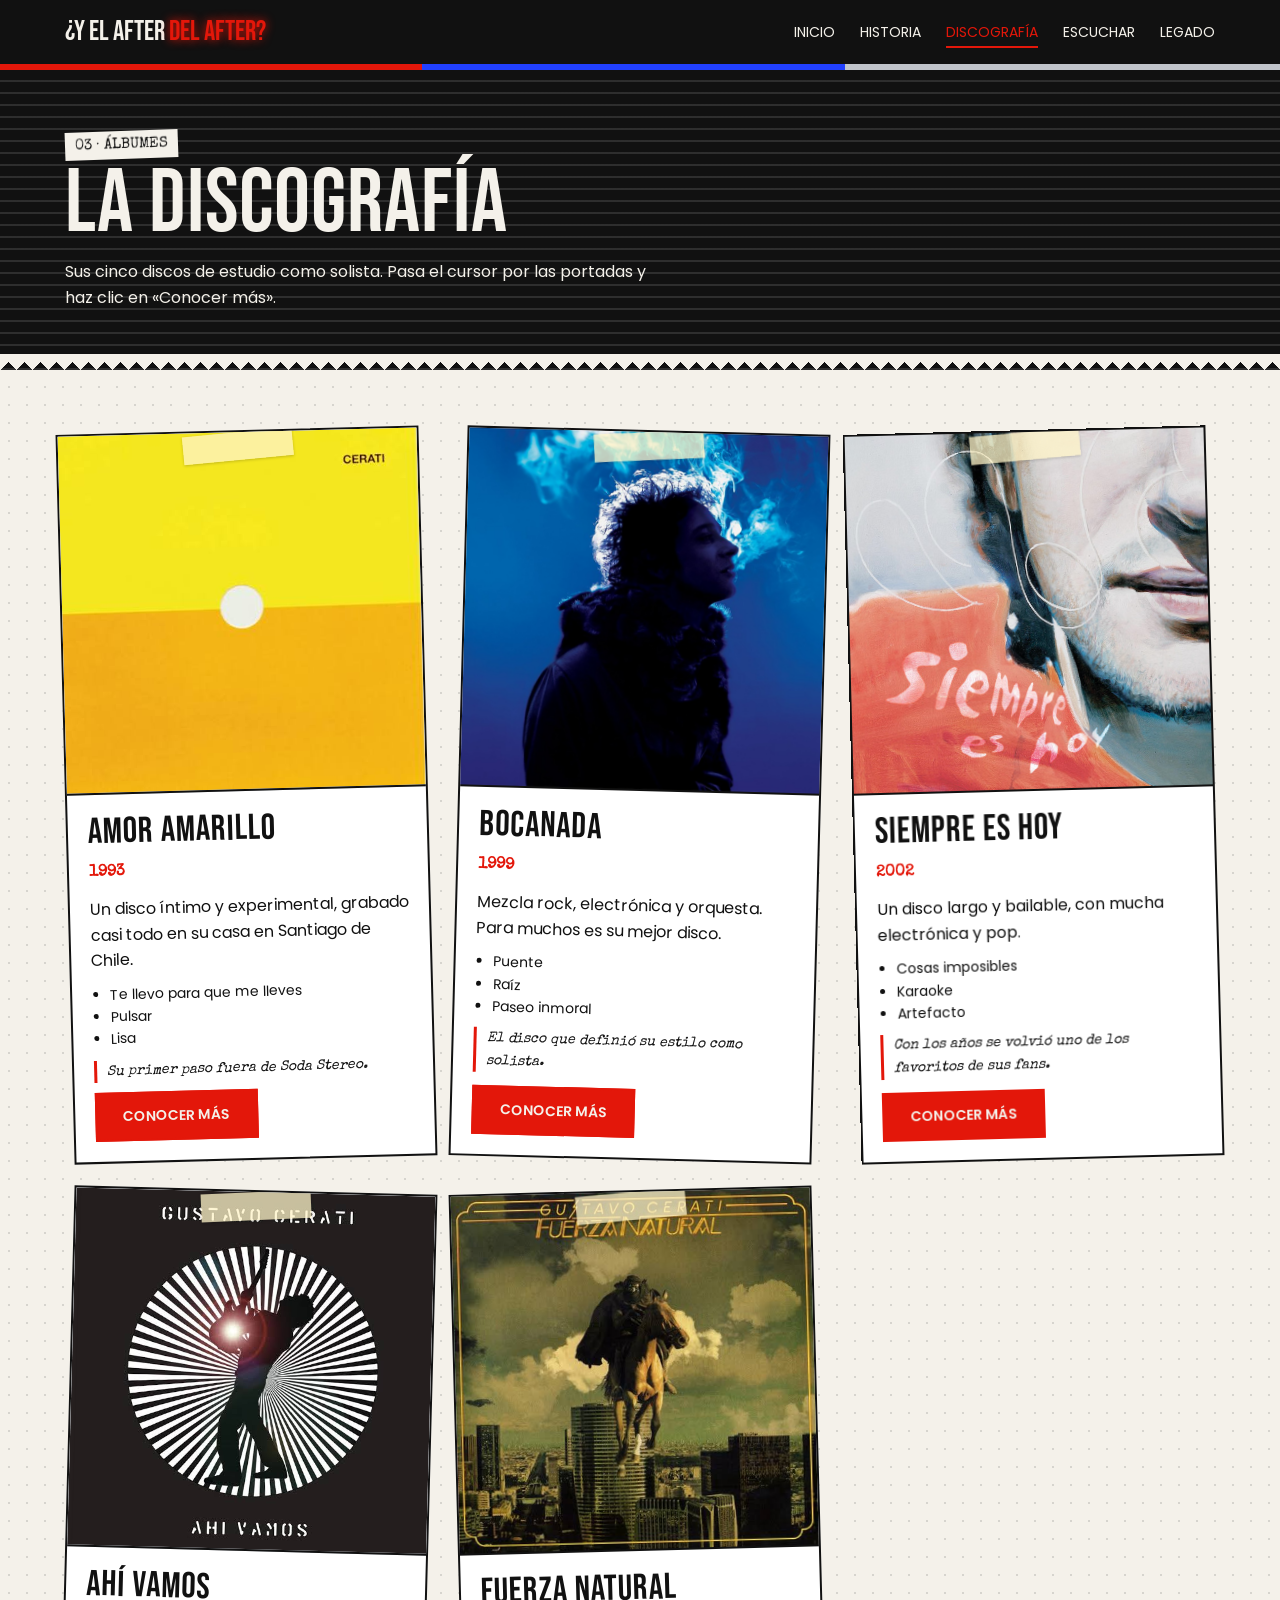
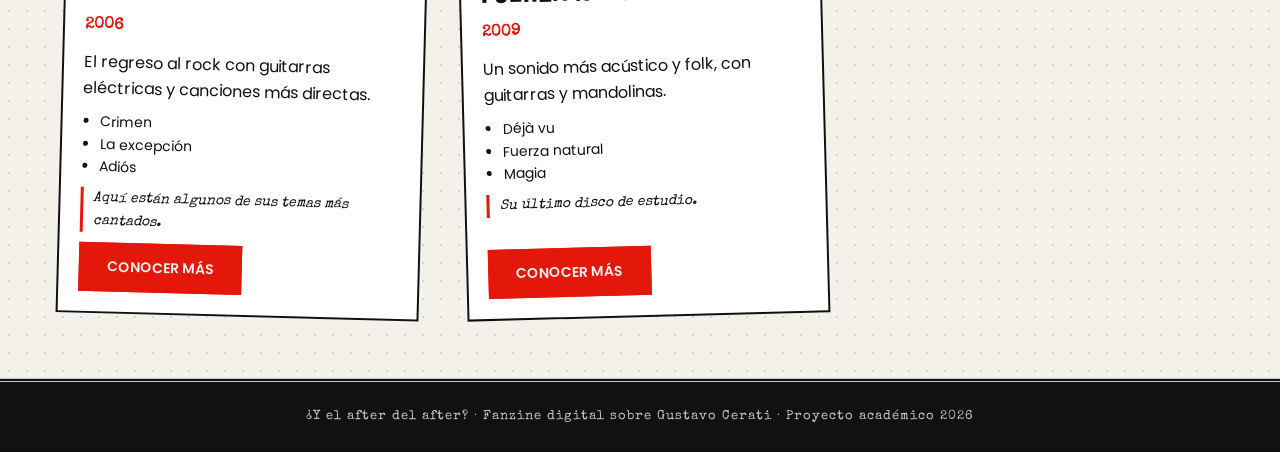
==== discografia.html @ f25c3ade "agregue practicamente todo porque olvide hacer commits antes, pero puse ya las iamgenes, el gif, son" ====
<!DOCTYPE html>
<html lang="es">
<head>
  <meta charset="UTF-8">
  <meta name="viewport" content="width=device-width, initial-scale=1.0">
  <title>¿Y el after del after? - Discografía</title>
  <link href="https://fonts.googleapis.com/css2?family=Bebas+Neue&family=Poppins:ital,wght@0,400;0,600;1,400&display=swap" rel="stylesheet">
  <link rel="stylesheet" href="https://unpkg.com/aos@2.3.1/dist/aos.css">
  <link rel="stylesheet" href="css/style.css">
</head>
<body>

  <header class="menu">
    <div class="contenedor">
      <a href="index.html" class="logo">¿Y EL AFTER <span>DEL AFTER?</span></a>
      <button class="boton-menu" id="boton-menu">☰</button>
      <nav>
        <ul id="lista-menu">
          <li><a href="index.html">Inicio</a></li>
          <li><a href="historia.html">Historia</a></li>
          <li><a href="discografia.html" class="activo">Discografía</a></li>
          <li><a href="escuchar.html">Escuchar</a></li>
          <li><a href="legado.html">Legado</a></li>
        </ul>
      </nav>
    </div>
  </header>

  <section class="titulo-pagina fondo-negro">
    <div class="contenedor" data-aos="fade-up">
      <span class="numero">03 · ÁLBUMES</span>
      <h1>La discografía</h1>
      <p>Sus cinco discos de estudio como solista. Pasa el cursor por las portadas y haz clic en «Conocer más».</p>
    </div>
  </section>

  <div class="contenedor discos">

    <article class="disco" data-aos="flip-left">
      <div class="foto"><img src="assets/images/albums/amor-amarillo.jpg" alt="Portada de Amor Amarillo"></div>
      <div class="disco-texto">
        <h2>Amor Amarillo</h2>
        <span class="anio">1993</span>
        <p>Un disco íntimo y experimental, grabado casi todo en su casa en Santiago de Chile.</p>
        <ul>
          <li>Te llevo para que me lleves</li>
          <li>Pulsar</li>
          <li>Lisa</li>
        </ul>
        <p class="nota">Su primer paso fuera de Soda Stereo.</p>
        <button class="boton" data-disco="0">Conocer más</button>
      </div>
    </article>

    <article class="disco" data-aos="flip-left" data-aos-delay="100">
      <div class="foto"><img src="assets/images/albums/bocanada.jpg" alt="Portada de Bocanada"></div>
      <div class="disco-texto">
        <h2>Bocanada</h2>
        <span class="anio">1999</span>
        <p>Mezcla rock, electrónica y orquesta. Para muchos es su mejor disco.</p>
        <ul>
          <li>Puente</li>
          <li>Raíz</li>
          <li>Paseo inmoral</li>
        </ul>
        <p class="nota">El disco que definió su estilo como solista.</p>
        <button class="boton" data-disco="1">Conocer más</button>
      </div>
    </article>

    <article class="disco" data-aos="flip-left" data-aos-delay="200">
      <div class="foto"><img src="assets/images/albums/siempre-es-hoy.jpg" alt="Portada de Siempre es Hoy"></div>
      <div class="disco-texto">
        <h2>Siempre es Hoy</h2>
        <span class="anio">2002</span>
        <p>Un disco largo y bailable, con mucha electrónica y pop.</p>
        <ul>
          <li>Cosas imposibles</li>
          <li>Karaoke</li>
          <li>Artefacto</li>
        </ul>
        <p class="nota">Con los años se volvió uno de los favoritos de sus fans.</p>
        <button class="boton" data-disco="2">Conocer más</button>
      </div>
    </article>

    <article class="disco" data-aos="flip-left">
      <div class="foto"><img src="assets/images/albums/ahi-vamos.jpg" alt="Portada de Ahí Vamos"></div>
      <div class="disco-texto">
        <h2>Ahí Vamos</h2>
        <span class="anio">2006</span>
        <p>El regreso al rock con guitarras eléctricas y canciones más directas.</p>
        <ul>
          <li>Crimen</li>
          <li>La excepción</li>
          <li>Adiós</li>
        </ul>
        <p class="nota">Aquí están algunos de sus temas más cantados.</p>
        <button class="boton" data-disco="3">Conocer más</button>
      </div>
    </article>

    <article class="disco" data-aos="flip-left" data-aos-delay="100">
      <div class="foto"><img src="assets/images/albums/fuerza-natural.jpg" alt="Portada de Fuerza Natural"></div>
      <div class="disco-texto">
        <h2>Fuerza Natural</h2>
        <span class="anio">2009</span>
        <p>Un sonido más acústico y folk, con guitarras y mandolinas.</p>
        <ul>
          <li>Déjà vu</li>
          <li>Fuerza natural</li>
          <li>Magia</li>
        </ul>
        <p class="nota">Su último disco de estudio.</p>
        <button class="boton" data-disco="4">Conocer más</button>
      </div>
    </article>

  </div>

  <!-- VENTANA CON MÁS INFORMACIÓN (se llena con JavaScript) -->
  <div class="ventana" id="ventana">
    <div class="ventana-contenido">
      <button class="cerrar" id="cerrar">×</button>
      <div id="ventana-info"></div>
    </div>
  </div>

  <footer>
    <p>¿Y el after del after? · Fanzine digital sobre Gustavo Cerati · Proyecto académico 2026</p>
  </footer>

  <script src="https://unpkg.com/aos@2.3.1/dist/aos.js"></script>
  <script src="js/main.js"></script>
</body>
</html>
---- css/style.css ----
@import url("https://fonts.googleapis.com/css2?family=Permanent+Marker&family=Special+Elite&display=swap");
:root {
  --negro: #111111;
  --blanco: #f4f1ea;
  --rojo: #e3170a;
  --azul: #2140ff;
  --plata: #c0c4ca;
  --gris: #2a2a2a;
}

* {
  margin: 0;
  padding: 0;
  box-sizing: border-box;
}

body {
  font-family: "Poppins", sans-serif;
  background-color: var(--blanco);
  /* fondo de puntitos, como papel de revista vieja */
  background-image: radial-gradient(rgba(0, 0, 0, 0.12) 1px, transparent 1px);
  background-size: 18px 18px;
  color: var(--negro);
  line-height: 1.6;
}

/* Cuadrícula estilo años 80 para las secciones oscuras */
.sumario,
.linea-tiempo,
.cierre {
  background-image:
    linear-gradient(rgba(255, 255, 255, 0.06) 1px, transparent 1px),
    linear-gradient(90deg, rgba(255, 255, 255, 0.06) 1px, transparent 1px);
  background-size: 40px 40px;
}

img {
  max-width: 100%;
  display: block;
}

a {
  color: inherit;
}

h1, h2, h3 {
  font-family: "Bebas Neue", sans-serif;
  font-weight: normal;
  letter-spacing: 1px;
  line-height: 1;
}

.contenedor {
  width: 90%;
  max-width: 1150px;
  margin: 0 auto;
}

/* ---------- MENÚ ---------- */
.menu {
  background-color: var(--negro);
  color: var(--blanco);
  position: sticky;
  top: 0;
  z-index: 50;
}

/* Franja de colores debajo del menú (estilo retro) */
.menu::after {
  content: "";
  display: block;
  height: 6px;
  background: linear-gradient(90deg, var(--rojo) 0 33%, var(--azul) 33% 66%, var(--plata) 66% 100%);
}

.menu .contenedor {
  display: flex;
  justify-content: space-between;
  align-items: center;
  height: 64px;
}

.logo {
  font-family: "Bebas Neue", sans-serif;
  font-size: 28px;
  text-decoration: none;
}

.logo span {
  color: var(--rojo);
  text-shadow: 0 0 10px var(--rojo); /* efecto neón */
}

.menu ul {
  list-style: none;
  display: flex;
  gap: 25px;
}

.menu ul a {
  text-decoration: none;
  font-size: 14px;
  text-transform: uppercase;
  padding-bottom: 4px;
  border-bottom: 2px solid transparent;
  transition: border-color 0.3s, color 0.3s;
}

.menu ul a:hover,
.menu ul a.activo {
  color: var(--rojo);
  border-bottom-color: var(--rojo);
}

.boton-menu {
  display: none;
  background: none;
  border: none;
  color: var(--blanco);
  font-size: 28px;
  cursor: pointer;
}

/* ---------- BOTONES ---------- */
.boton {
  display: inline-block;
  background-color: var(--rojo);
  color: var(--blanco);
  padding: 12px 26px;
  text-decoration: none;
  text-transform: uppercase;
  font-size: 14px;
  font-weight: 600;
  border: 2px solid var(--rojo);
  cursor: pointer;
  font-family: "Poppins", sans-serif;
  transition: background-color 0.3s, color 0.3s;
}

.boton:hover {
  background-color: transparent;
  color: var(--rojo);
}

.boton-azul {
  background-color: var(--azul);
  border-color: var(--azul);
}

.boton-azul:hover {
  color: var(--azul);
}

/* ---------- FOTOS (si falta la imagen se ve un cuadro gris) ---------- */
.foto {
  background-color: var(--plata);
  position: relative;
  overflow: hidden;
}

.foto::before {
  content: "Imagen pendiente";
  position: absolute;
  top: 50%;
  left: 50%;
  transform: translate(-50%, -50%);
  font-size: 13px;
  color: var(--gris);
}

.foto img {
  position: relative;
  width: 100%;
  height: 100%;
  object-fit: cover;
}

.foto img.sin-imagen {
  visibility: hidden;
}

.pie-foto {
  font-size: 12px;
  color: #666;
  margin-top: 6px;
  font-style: italic;
}

/* ---------- PÁGINA 1: PORTADA ---------- */
.portada {
  padding: 50px 0 70px;
}

.portada .contenedor {
  display: grid;
  grid-template-columns: 1.2fr 1fr;
  gap: 40px;
  align-items: center;
}

.edicion {
  display: inline-block;
  background-color: var(--negro);
  color: var(--blanco);
  font-size: 12px;
  padding: 4px 12px;
  margin-bottom: 15px;
  letter-spacing: 2px;
}

.nombre-revista {
  font-size: 92px;
  text-shadow: 5px 5px 0 var(--azul); /* sombra de color tipo afiche 80s */
}

.nombre-revista span {
  color: var(--rojo);
}

.titular {
  font-size: 46px;
  color: var(--azul);
  margin: 15px 0 20px;
}

.portada p {
  margin-bottom: 25px;
  max-width: 500px;
}

.portada-imagen {
  position: relative;
}

.portada-imagen .foto {
  height: 520px;
  border: 6px solid var(--negro);
  box-shadow: 15px 15px 0 var(--rojo);
}

.portada-imagen .foto img {
  filter: grayscale(100%);
  transition: filter 0.5s;
}

.portada-imagen .foto:hover img {
  filter: grayscale(0%);
}

.vinilo {
  position: absolute;
  width: 120px;
  bottom: -40px;
  left: -45px;
  border-radius: 50%;
}

/* Sumario de la portada */
.sumario {
  background-color: var(--negro);
  color: var(--blanco);
  padding: 60px 0;
}

.sumario h2 {
  font-size: 44px;
  margin-bottom: 25px;
}

.sumario-lista {
  display: grid;
  grid-template-columns: repeat(4, 1fr);
  gap: 20px;
}

.sumario-lista a {
  display: block;
  border: 1px solid #444;
  padding: 20px;
  text-decoration: none;
  transition: background-color 0.3s, transform 0.3s;
}

.sumario-lista a:hover {
  background-color: var(--rojo);
  transform: translateY(-6px);
}

.sumario-lista span {
  font-family: "Bebas Neue", sans-serif;
  font-size: 40px;
  color: var(--plata);
}

.sumario-lista h3 {
  font-size: 26px;
  margin: 5px 0;
}

.sumario-lista p {
  font-size: 13px;
}

/* ---------- TÍTULO DE CADA PÁGINA ---------- */
.titulo-pagina {
  padding: 60px 0 40px;
  color: var(--blanco);
  /* líneas horizontales como en los afiches retro */
  background-image: repeating-linear-gradient(0deg, rgba(255, 255, 255, 0.12) 0 2px, transparent 2px 12px);
}

.titulo-pagina .numero {
  font-family: "Bebas Neue", sans-serif;
  font-size: 22px;
  opacity: 0.8;
}

.titulo-pagina h1 {
  font-size: 90px;
}

.titulo-pagina p {
  max-width: 600px;
  margin-top: 10px;
}

.fondo-azul { background-color: var(--azul); }
.fondo-negro { background-color: var(--negro); }
.fondo-rojo { background-color: var(--rojo); }
.fondo-plata {
  background-color: #b9bdc3;
  background-image: repeating-linear-gradient(0deg, rgba(0, 0, 0, 0.08) 0 2px, transparent 2px 12px);
  color: var(--negro);
}

/* ---------- PÁGINA 2: HISTORIA ---------- */
.historia {
  padding: 60px 0;
}

.etapa {
  display: grid;
  grid-template-columns: 80px 1fr;
  gap: 20px;
  margin-bottom: 45px;
}

.etapa .num {
  font-family: "Bebas Neue", sans-serif;
  font-size: 70px;
  color: var(--rojo);
  line-height: 1;
}

.etapa h2 {
  font-size: 40px;
  margin-bottom: 10px;
}

.historia-con-foto {
  display: grid;
  grid-template-columns: 1.4fr 1fr;
  gap: 40px;
  align-items: start;
}

.historia-con-foto .foto {
  height: 420px;
}

.cita {
  border-left: 6px solid var(--azul);
  padding: 10px 20px;
  font-size: 24px;
  font-style: italic;
  margin: 10px 0 50px;
}

.cita small {
  display: block;
  font-size: 13px;
  font-style: normal;
  color: #666;
  margin-top: 5px;
}

/* Línea de tiempo */
.linea-tiempo {
  background-color: var(--negro);
  color: var(--blanco);
  padding: 60px 0;
}

.linea-tiempo h2 {
  font-size: 50px;
}

.linea-tiempo > .contenedor > p {
  margin-bottom: 25px;
  color: var(--plata);
}

.anios {
  display: flex;
  flex-wrap: wrap;
  gap: 10px;
  border-bottom: 2px solid #444;
  padding-bottom: 20px;
}

.anios button {
  background: none;
  border: 1px solid var(--plata);
  color: var(--blanco);
  padding: 8px 16px;
  border-radius: 20px;
  cursor: pointer;
  font-family: "Poppins", sans-serif;
  transition: background-color 0.3s;
}

.anios button:hover {
  background-color: #333;
}

.anios button.activo {
  background-color: var(--rojo);
  border-color: var(--rojo);
}

.info-anio {
  margin-top: 25px;
  min-height: 150px;
}

.info-anio .anio-grande {
  font-family: "Bebas Neue", sans-serif;
  font-size: 80px;
  color: var(--rojo);
  line-height: 1;
}

.info-anio h3 {
  font-size: 32px;
  margin: 5px 0 10px;
}

/* ---------- PÁGINA 3: DISCOGRAFÍA ---------- */
.discos {
  padding: 60px 0;
  display: grid;
  grid-template-columns: repeat(3, 1fr);
  gap: 30px;
}

.disco {
  background-color: white;
  border: 2px solid var(--negro);
  display: flex;
  flex-direction: column;
  transition: transform 0.3s, box-shadow 0.3s;
}

.disco:hover {
  transform: translateY(-8px);
  box-shadow: 8px 8px 0 var(--azul);
}

.disco .foto {
  aspect-ratio: 1 / 1;
  border-bottom: 2px solid var(--negro);
}

.disco .foto img {
  transition: transform 0.5s, opacity 0.5s;
}

.disco:hover .foto img {
  transform: scale(1.1) rotate(-2deg);
  opacity: 0.85;
}

.disco-texto {
  padding: 20px;
  display: flex;
  flex-direction: column;
  gap: 10px;
  flex: 1;
}

.disco h2 {
  font-size: 36px;
}

.disco .anio {
  color: var(--rojo);
  font-weight: 600;
}

.disco ul {
  padding-left: 18px;
  font-size: 14px;
}

.disco .nota {
  font-style: italic;
  font-size: 14px;
  border-left: 3px solid var(--rojo);
  padding-left: 10px;
}

.disco .boton {
  margin-top: auto;
  align-self: flex-start;
}

/* Ventana con más información */
.ventana {
  display: none;
  position: fixed;
  inset: 0;
  background-color: rgba(0, 0, 0, 0.8);
  z-index: 100;
  padding: 20px;
  overflow-y: auto;
}

.ventana.abierta {
  display: flex;
  justify-content: center;
  align-items: flex-start;
}

.ventana-contenido {
  background-color: var(--blanco);
  max-width: 750px;
  width: 100%;
  margin: 40px auto;
  padding: 35px;
  position: relative;
  border-top: 10px solid var(--rojo);
  animation: aparecer 0.4s ease;
}

@keyframes aparecer {
  from { opacity: 0; transform: translateY(40px); }
  to { opacity: 1; transform: translateY(0); }
}

.cerrar {
  position: absolute;
  top: 10px;
  right: 15px;
  background: none;
  border: none;
  font-size: 30px;
  cursor: pointer;
}

.ventana-contenido h2 {
  font-size: 60px;
}

.ventana-contenido .anio {
  color: var(--rojo);
  font-weight: 600;
  margin-bottom: 15px;
}

.ventana-contenido p {
  margin-bottom: 12px;
}

.ventana-contenido h3 {
  font-size: 26px;
  margin-top: 20px;
}

.ventana-contenido ol {
  padding-left: 20px;
  margin: 10px 0 20px;
}

/* ---------- PÁGINA 4: ESCUCHAR ---------- */
.escuchar {
  padding: 60px 0;
  display: grid;
  grid-template-columns: 1fr 1fr;
  gap: 40px;
}

.reproductor {
  background-color: var(--negro);
  color: var(--blanco);
  padding: 30px;
  border-radius: 12px;
  text-align: center;
}

.disco-giratorio {
  width: 220px;
  height: 220px;
  margin: 0 auto 25px;
  border-radius: 50%;
  background:
    radial-gradient(circle, var(--blanco) 0 3%, var(--rojo) 4% 22%, #111 23% 25%,
    transparent 26%),
    repeating-radial-gradient(circle, #111 0 3px, #222 3px 5px);
  border: 4px solid var(--plata);
}

.girando {
  animation: girar 4s linear infinite;
}

@keyframes girar {
  to { transform: rotate(360deg); }
}

.reproductor h2 {
  font-size: 36px;
}

.reproductor .disco-nombre {
  color: var(--plata);
  font-size: 14px;
  margin-bottom: 20px;
}

.barra {
  width: 100%;
  accent-color: var(--rojo);
  cursor: pointer;
}

.tiempos {
  display: flex;
  justify-content: space-between;
  font-size: 12px;
  color: var(--plata);
  margin-bottom: 20px;
}

.controles {
  display: flex;
  justify-content: center;
  align-items: center;
  gap: 15px;
}

.controles button {
  width: 50px;
  height: 50px;
  border-radius: 50%;
  border: 1px solid var(--plata);
  background: none;
  color: var(--blanco);
  font-size: 18px;
  cursor: pointer;
  transition: background-color 0.3s;
}

.controles button:hover {
  background-color: #333;
}

.controles #play {
  width: 70px;
  height: 70px;
  background-color: var(--rojo);
  border-color: var(--rojo);
  font-size: 24px;
}

.lista h2 {
  font-size: 40px;
  margin-bottom: 10px;
}

.lista-canciones {
  list-style: none;
  margin-bottom: 35px;
}

.lista-canciones li {
  padding: 14px;
  border-bottom: 1px solid #ccc;
  cursor: pointer;
  transition: background-color 0.3s, padding-left 0.3s;
}

.lista-canciones li:hover {
  background-color: #e6e2d8;
  padding-left: 22px;
}

.lista-canciones li.sonando {
  background-color: var(--negro);
  color: var(--blanco);
}

.enlaces-canciones {
  list-style: none;
}

.enlaces-canciones li {
  display: flex;
  justify-content: space-between;
  align-items: center;
  gap: 10px;
  padding: 10px 0;
  border-bottom: 1px solid #ccc;
  font-size: 14px;
}

.enlaces-canciones a {
  font-size: 12px;
  font-weight: 600;
  margin-left: 8px;
}

/* ---------- PÁGINA 5: LEGADO ---------- */
.legado {
  padding: 60px 0;
  display: grid;
  grid-template-columns: 1fr 1fr;
  gap: 40px;
  align-items: start;
}

.legado h2 {
  font-size: 44px;
  margin-bottom: 15px;
}

.legado p {
  margin-bottom: 15px;
}

.legado .foto {
  height: 480px;
}

.frases {
  background-color: var(--azul);
  color: var(--blanco);
  padding: 60px 0;
}

.frases h2 {
  font-size: 50px;
  margin-bottom: 25px;
}

.frases-grid {
  display: grid;
  grid-template-columns: repeat(3, 1fr);
  gap: 20px;
}

.frases blockquote {
  border: 1px solid rgba(255, 255, 255, 0.5);
  padding: 25px;
  font-size: 20px;
  font-style: italic;
}

.frases blockquote small {
  display: block;
  font-size: 12px;
  font-style: normal;
  margin-top: 15px;
  opacity: 0.85;
}

.recursos {
  padding: 60px 0;
}

.recursos h2 {
  font-size: 50px;
  margin-bottom: 20px;
}

.recursos-grid {
  display: grid;
  grid-template-columns: repeat(3, 1fr);
  gap: 25px;
}

.recursos h3 {
  font-size: 28px;
  color: var(--rojo);
  margin-bottom: 10px;
}

.recursos ul {
  list-style: none;
}

.recursos li {
  border-bottom: 1px solid #ccc;
  padding: 8px 0;
}

.recursos a {
  text-decoration: none;
}

.recursos a:hover {
  color: var(--rojo);
}

/* Cierre tipo última página de revista */
.cierre {
  background-color: var(--negro);
  color: var(--blanco);
  text-align: center;
  padding: 80px 0;
}

.cierre h2 {
  font-size: 120px;
  color: var(--rojo);
  text-shadow: 0 0 20px rgba(227, 23, 10, 0.6); /* brillo neón */
}

.cierre p {
  margin: 15px 0 30px;
  color: var(--plata);
}

/* ---------- PIE DE PÁGINA ---------- */
footer {
  background-color: var(--negro);
  color: var(--plata);
  text-align: center;
  padding: 25px 0;
  font-size: 13px;
  border-top: 1px solid #333;
}

/* ---------- RESPONSIVE (tablets y celulares) ---------- */
@media (max-width: 900px) {
  .sumario-lista { grid-template-columns: repeat(2, 1fr); }
  .discos { grid-template-columns: repeat(2, 1fr); }
  .frases-grid { grid-template-columns: 1fr; }
}

@media (max-width: 768px) {
  .boton-menu { display: block; }

  .menu ul {
    display: none;
    position: absolute;
    top: 70px;
    left: 0;
    width: 100%;
    flex-direction: column;
    background-color: var(--negro);
    padding: 20px 5%;
  }

  .menu ul.abierto { display: flex; }

  .portada .contenedor,
  .historia-con-foto,
  .escuchar,
  .legado {
    grid-template-columns: 1fr;
  }

  .nombre-revista { font-size: 58px; }
  .logo { font-size: 22px; }
  .titular { font-size: 34px; }
  .portada-imagen .foto { height: 380px; }
  .vinilo { width: 80px; left: -10px; bottom: -30px; }

  .titulo-pagina h1 { font-size: 60px; }
  .discos { grid-template-columns: 1fr; }
  .sumario-lista { grid-template-columns: 1fr; }
  .recursos-grid { grid-template-columns: 1fr; }
  .etapa { grid-template-columns: 50px 1fr; }
  .etapa .num { font-size: 45px; }
  .cierre h2 { font-size: 70px; }
  .ventana-contenido { padding: 25px; }
  .ventana-contenido h2 { font-size: 44px; }
}
/* =========================================================
   ESTILO FANZINE (recortes, cinta, máquina de escribir)
   ========================================================= */

/* Letra de máquina de escribir para notas pequeñas */
.edicion,
.pie-foto,
.nota,
.cita small,
.frases blockquote small,
footer,
.titulo-pagina .numero,
.disco .anio {
  font-family: "Special Elite", monospace;
}

/* El titular escrito "a mano" con marcador */
.titular {
  font-family: "Permanent Marker", cursive;
  font-size: 34px;
  line-height: 1.3;
  transform: rotate(-2deg);
}

/* Etiqueta de edición como cinta de etiquetadora */
.edicion {
  background-color: var(--rojo);
  transform: rotate(-2deg);
  font-size: 13px;
}

/* Parte roja del nombre como un recorte de papel pegado */
.nombre-revista span {
  display: inline-block;
  background-color: var(--negro);
  color: var(--blanco);
  padding: 0 12px;
  margin-top: 8px;
  transform: rotate(-2deg);
  text-shadow: 4px 4px 0 var(--rojo);
}

/* Fotos en blanco y negro como fotocopia */
.historia-con-foto .foto img,
.legado .foto img {
  filter: grayscale(100%) contrast(1.3);
}

/* Cinta adhesiva encima de las fotos */
.foto::after {
  content: "";
  position: absolute;
  top: 0;
  left: 50%;
  width: 110px;
  height: 28px;
  background-color: rgba(255, 245, 200, 0.75);
  transform: translateX(-50%) rotate(-4deg);
  box-shadow: 0 1px 3px rgba(0, 0, 0, 0.2);
}

/* Fotos y tarjetas un poco torcidas, como pegadas a mano */
.portada-imagen { transform: rotate(2deg); }
.historia-con-foto .foto { transform: rotate(-2deg); }
.legado .foto { transform: rotate(2deg); }

.disco:nth-child(odd) { transform: rotate(-1.5deg); }
.disco:nth-child(even) { transform: rotate(1.5deg); }
.disco:hover { transform: rotate(0deg) translateY(-8px); }

.sumario-lista a:nth-child(odd) { transform: rotate(-2deg); }
.sumario-lista a:nth-child(even) { transform: rotate(2deg); }
.sumario-lista a:hover { transform: rotate(0deg) translateY(-6px); }

.frases blockquote:nth-child(1) { transform: rotate(-2deg); }
.frases blockquote:nth-child(2) { transform: rotate(1.5deg); }
.frases blockquote:nth-child(3) { transform: rotate(-1deg); }

/* Sello de "edición especial" en la foto de la portada */
.portada-imagen::before {
  content: "Edición especial";
  position: absolute;
  top: -25px;
  right: -20px;
  z-index: 5;
  width: 110px;
  height: 110px;
  border-radius: 50%;
  background-color: var(--azul);
  color: var(--blanco);
  display: flex;
  align-items: center;
  justify-content: center;
  text-align: center;
  font-family: "Permanent Marker", cursive;
  font-size: 16px;
  line-height: 1.1;
  padding: 10px;
  transform: rotate(12deg);
  border: 3px dashed var(--blanco);
}

/* Cita como un pedazo de papel recortado */
.cita {
  background-color: white;
  border: 2px solid var(--negro);
  border-left: 8px solid var(--azul);
  box-shadow: 6px 6px 0 var(--negro);
  display: inline-block;
  transform: rotate(-1deg);
}

/* Borde de papel rasgado (zigzag) debajo del título de cada página */
.titulo-pagina {
  position: relative;
  padding-bottom: 60px;
}

.titulo-pagina::after {
  content: "";
  position: absolute;
  left: 0;
  bottom: 0;
  width: 100%;
  height: 16px;
  background:
    linear-gradient(135deg, var(--blanco) 50%, transparent 50%),
    linear-gradient(225deg, var(--blanco) 50%, transparent 50%);
  background-size: 16px 16px;
  background-position: bottom left;
}

/* Número de página como en una revista */
.titulo-pagina .numero {
  display: inline-block;
  background-color: var(--blanco);
  color: var(--negro);
  padding: 2px 10px;
  font-size: 15px;
  transform: rotate(-2deg);
  opacity: 1;
}

/* Pie de página como el final de una página impresa */
footer {
  border-top: 4px double var(--plata);
  letter-spacing: 1px;
}

@media (max-width: 768px) {
  .titular { font-size: 26px; }
  .portada-imagen::before { width: 85px; height: 85px; font-size: 13px; right: 0; }
  .disco:nth-child(odd),
  .disco:nth-child(even) { transform: none; }
}
/* GIF del vinilo más grande y siempre encima */
.vinilo {
  width: 170px;
  bottom: -60px;
  left: -70px;
  z-index: 6;
}

@media (max-width: 768px) {
  .vinilo { width: 110px; left: -10px; bottom: -40px; }
}
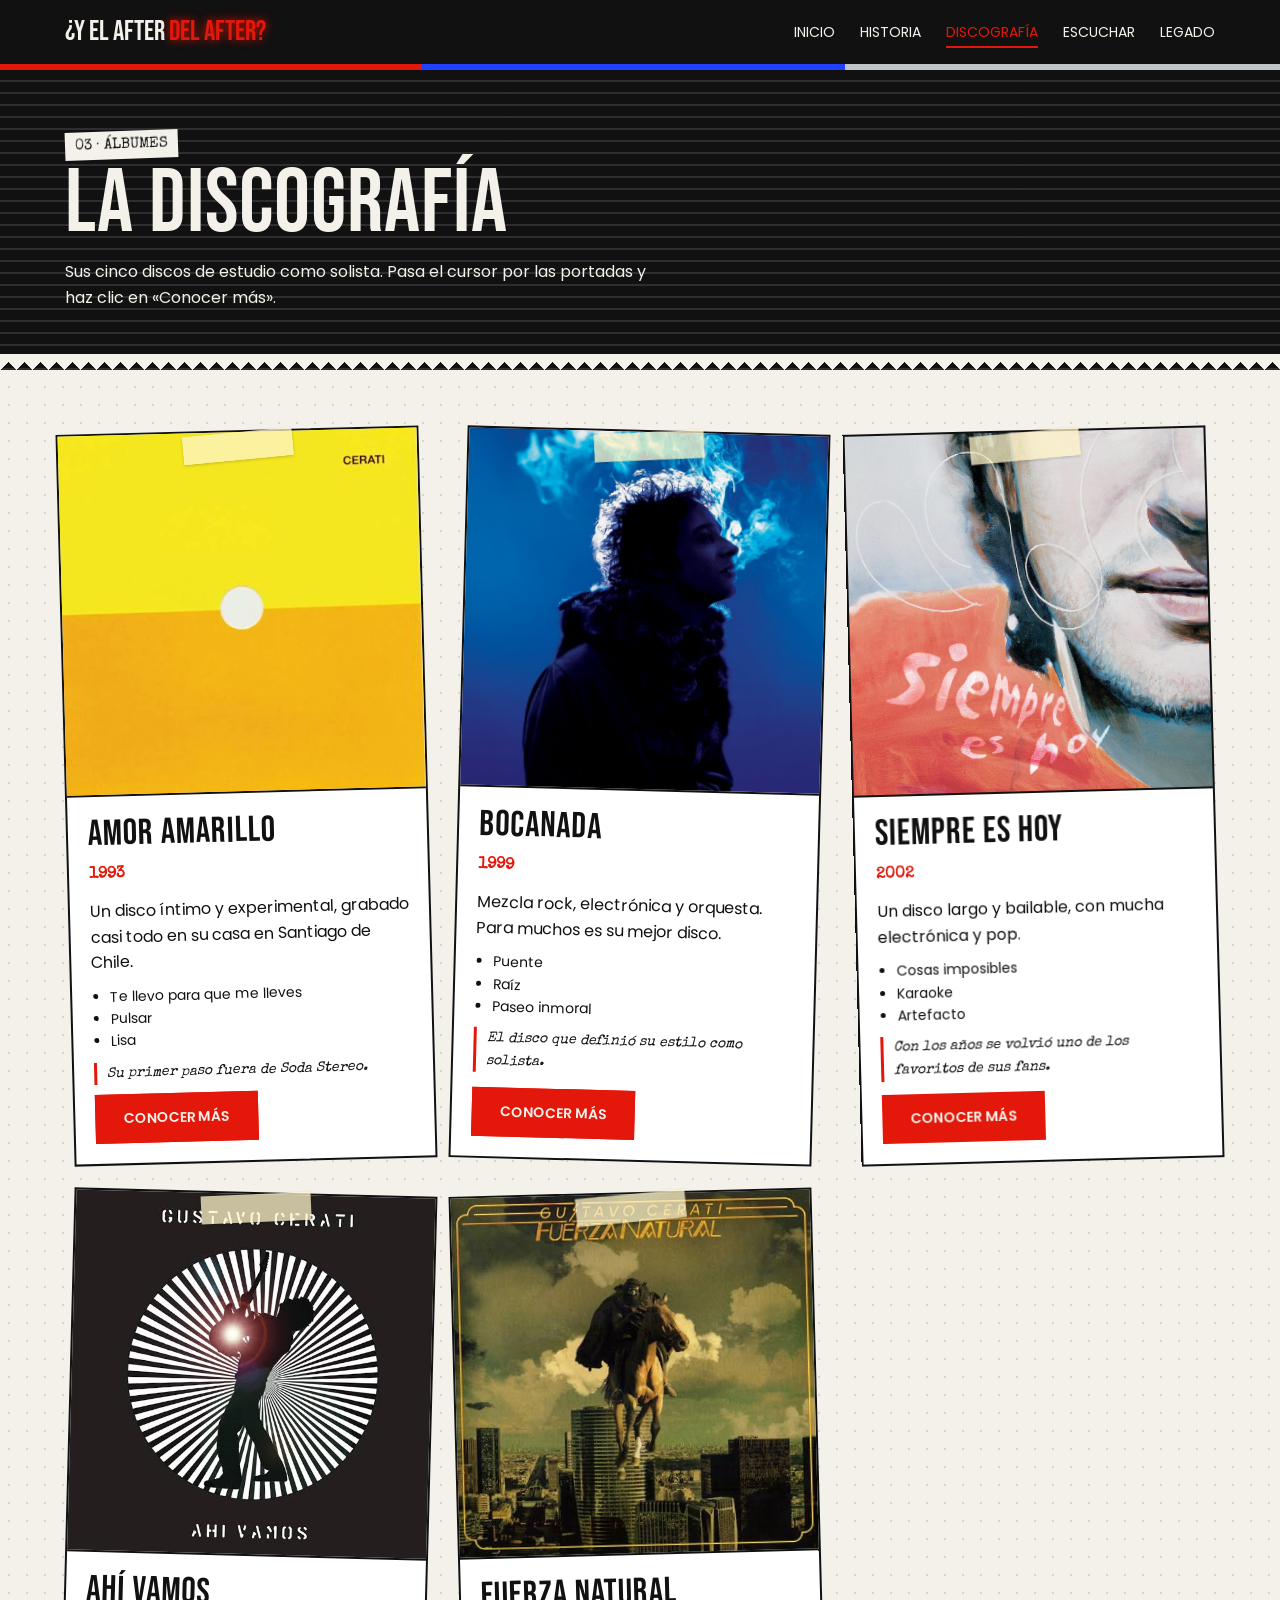
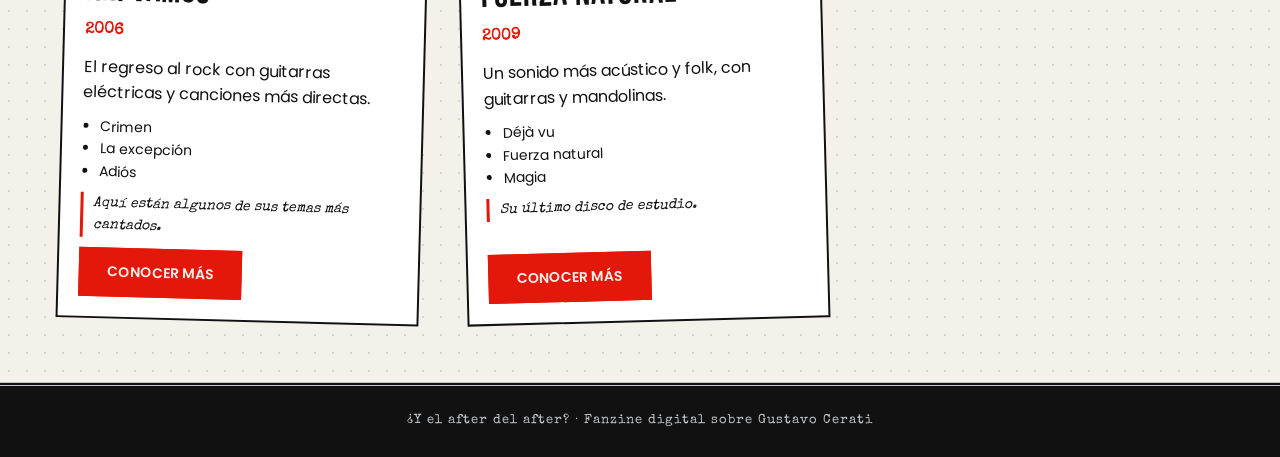
==== commit 801ba9c4: "cambie algunas imagenes" ====
--- a/discografia.html
+++ b/discografia.html
@@ -118,7 +118,7 @@
 
   </div>
 
-  <!-- VENTANA CON MÁS INFORMACIÓN (se llena con JavaScript) -->
+  
   <div class="ventana" id="ventana">
     <div class="ventana-contenido">
       <button class="cerrar" id="cerrar">×</button>
@@ -127,7 +127,7 @@
   </div>
 
   <footer>
-    <p>¿Y el after del after? · Fanzine digital sobre Gustavo Cerati · Proyecto académico 2026</p>
+    <p>¿Y el after del after? · Fanzine digital sobre Gustavo Cerati</p>
   </footer>
 
   <script src="https://unpkg.com/aos@2.3.1/dist/aos.js"></script>
--- a/css/style.css
+++ b/css/style.css
@@ -17,14 +17,14 @@
 body {
   font-family: "Poppins", sans-serif;
   background-color: var(--blanco);
-  /* fondo de puntitos, como papel de revista vieja */
+  
   background-image: radial-gradient(rgba(0, 0, 0, 0.12) 1px, transparent 1px);
   background-size: 18px 18px;
   color: var(--negro);
   line-height: 1.6;
 }
 
-/* Cuadrícula estilo años 80 para las secciones oscuras */
+
 .sumario,
 .linea-tiempo,
 .cierre {
@@ -56,7 +56,7 @@
   margin: 0 auto;
 }
 
-/* ---------- MENÚ ---------- */
+
 .menu {
   background-color: var(--negro);
   color: var(--blanco);
@@ -65,7 +65,7 @@
   z-index: 50;
 }
 
-/* Franja de colores debajo del menú (estilo retro) */
+
 .menu::after {
   content: "";
   display: block;
@@ -88,7 +88,7 @@
 
 .logo span {
   color: var(--rojo);
-  text-shadow: 0 0 10px var(--rojo); /* efecto neón */
+  text-shadow: 0 0 10px var(--rojo); 
 }
 
 .menu ul {
@@ -121,7 +121,7 @@
   cursor: pointer;
 }
 
-/* ---------- BOTONES ---------- */
+
 .boton {
   display: inline-block;
   background-color: var(--rojo);
@@ -151,22 +151,8 @@
   color: var(--azul);
 }
 
-/* ---------- FOTOS (si falta la imagen se ve un cuadro gris) ---------- */
-.foto {
-  background-color: var(--plata);
-  position: relative;
-  overflow: hidden;
-}
-
-.foto::before {
-  content: "Imagen pendiente";
-  position: absolute;
-  top: 50%;
-  left: 50%;
-  transform: translate(-50%, -50%);
-  font-size: 13px;
-  color: var(--gris);
-}
+
+
 
 .foto img {
   position: relative;
@@ -186,7 +172,7 @@
   font-style: italic;
 }
 
-/* ---------- PÁGINA 1: PORTADA ---------- */
+
 .portada {
   padding: 50px 0 70px;
 }
@@ -210,7 +196,7 @@
 
 .nombre-revista {
   font-size: 92px;
-  text-shadow: 5px 5px 0 var(--azul); /* sombra de color tipo afiche 80s */
+  text-shadow: 5px 5px 0 var(--azul); 
 }
 
 .nombre-revista span {
@@ -255,7 +241,7 @@
   border-radius: 50%;
 }
 
-/* Sumario de la portada */
+
 .sumario {
   background-color: var(--negro);
   color: var(--blanco);
@@ -301,11 +287,11 @@
   font-size: 13px;
 }
 
-/* ---------- TÍTULO DE CADA PÁGINA ---------- */
+
 .titulo-pagina {
   padding: 60px 0 40px;
   color: var(--blanco);
-  /* líneas horizontales como en los afiches retro */
+  
   background-image: repeating-linear-gradient(0deg, rgba(255, 255, 255, 0.12) 0 2px, transparent 2px 12px);
 }
 
@@ -333,7 +319,7 @@
   color: var(--negro);
 }
 
-/* ---------- PÁGINA 2: HISTORIA ---------- */
+
 .historia {
   padding: 60px 0;
 }
@@ -384,7 +370,7 @@
   margin-top: 5px;
 }
 
-/* Línea de tiempo */
+
 .linea-tiempo {
   background-color: var(--negro);
   color: var(--blanco);
@@ -445,7 +431,7 @@
   margin: 5px 0 10px;
 }
 
-/* ---------- PÁGINA 3: DISCOGRAFÍA ---------- */
+
 .discos {
   padding: 60px 0;
   display: grid;
@@ -514,7 +500,6 @@
   align-self: flex-start;
 }
 
-/* Ventana con más información */
 .ventana {
   display: none;
   position: fixed;
@@ -581,95 +566,13 @@
   margin: 10px 0 20px;
 }
 
-/* ---------- PÁGINA 4: ESCUCHAR ---------- */
+
 .escuchar {
   padding: 60px 0;
   display: grid;
-  grid-template-columns: 1fr 1fr;
+  grid-template-columns: 1.4fr 1fr;
   gap: 40px;
-}
-
-.reproductor {
-  background-color: var(--negro);
-  color: var(--blanco);
-  padding: 30px;
-  border-radius: 12px;
-  text-align: center;
-}
-
-.disco-giratorio {
-  width: 220px;
-  height: 220px;
-  margin: 0 auto 25px;
-  border-radius: 50%;
-  background:
-    radial-gradient(circle, var(--blanco) 0 3%, var(--rojo) 4% 22%, #111 23% 25%,
-    transparent 26%),
-    repeating-radial-gradient(circle, #111 0 3px, #222 3px 5px);
-  border: 4px solid var(--plata);
-}
-
-.girando {
-  animation: girar 4s linear infinite;
-}
-
-@keyframes girar {
-  to { transform: rotate(360deg); }
-}
-
-.reproductor h2 {
-  font-size: 36px;
-}
-
-.reproductor .disco-nombre {
-  color: var(--plata);
-  font-size: 14px;
-  margin-bottom: 20px;
-}
-
-.barra {
-  width: 100%;
-  accent-color: var(--rojo);
-  cursor: pointer;
-}
-
-.tiempos {
-  display: flex;
-  justify-content: space-between;
-  font-size: 12px;
-  color: var(--plata);
-  margin-bottom: 20px;
-}
-
-.controles {
-  display: flex;
-  justify-content: center;
-  align-items: center;
-  gap: 15px;
-}
-
-.controles button {
-  width: 50px;
-  height: 50px;
-  border-radius: 50%;
-  border: 1px solid var(--plata);
-  background: none;
-  color: var(--blanco);
-  font-size: 18px;
-  cursor: pointer;
-  transition: background-color 0.3s;
-}
-
-.controles button:hover {
-  background-color: #333;
-}
-
-.controles #play {
-  width: 70px;
-  height: 70px;
-  background-color: var(--rojo);
-  border-color: var(--rojo);
-  font-size: 24px;
+  align-items: start;
 }
 
 .lista h2 {
@@ -677,30 +580,9 @@
   margin-bottom: 10px;
 }
 
-.lista-canciones {
+.enlaces-canciones {
   list-style: none;
   margin-bottom: 35px;
-}
-
-.lista-canciones li {
-  padding: 14px;
-  border-bottom: 1px solid #ccc;
-  cursor: pointer;
-  transition: background-color 0.3s, padding-left 0.3s;
-}
-
-.lista-canciones li:hover {
-  background-color: #e6e2d8;
-  padding-left: 22px;
-}
-
-.lista-canciones li.sonando {
-  background-color: var(--negro);
-  color: var(--blanco);
-}
-
-.enlaces-canciones {
-  list-style: none;
 }
 
 .enlaces-canciones li {
@@ -708,9 +590,9 @@
   justify-content: space-between;
   align-items: center;
   gap: 10px;
-  padding: 10px 0;
+  padding: 12px 0;
   border-bottom: 1px solid #ccc;
-  font-size: 14px;
+  font-size: 15px;
 }
 
 .enlaces-canciones a {
@@ -719,7 +601,81 @@
   margin-left: 8px;
 }
 
-/* ---------- PÁGINA 5: LEGADO ---------- */
+.enlaces-canciones a:hover {
+  color: var(--rojo);
+}
+
+
+.caja-guitarra {
+  background-color: var(--negro);
+  color: var(--blanco);
+  padding: 30px;
+  text-align: center;
+  border: 2px solid var(--negro);
+  box-shadow: 8px 8px 0 var(--rojo);
+  transform: rotate(1deg);
+}
+
+.caja-guitarra h2 {
+  font-size: 44px;
+  margin-bottom: 10px;
+}
+
+.caja-guitarra h3 {
+  font-size: 26px;
+  margin: 25px 0 12px;
+}
+
+.boton-guitarra {
+  width: 130px;
+  height: 130px;
+  border-radius: 50%;
+  border: 4px solid var(--plata);
+  background-color: var(--rojo);
+  font-size: 60px;
+  cursor: pointer;
+  margin: 20px 0;
+  transition: transform 0.2s;
+}
+
+.boton-guitarra:hover {
+  transform: scale(1.08) rotate(-8deg);
+}
+
+.boton-guitarra:active {
+  transform: scale(0.95);
+}
+
+.caja-guitarra .nota {
+  color: var(--plata);
+  font-size: 13px;
+}
+
+.plataformas {
+  display: flex;
+  justify-content: center;
+  gap: 10px;
+  flex-wrap: wrap;
+}
+
+
+.vinilo,
+.disco .foto {
+  cursor: pointer;
+}
+
+
+.sonando {
+  animation: vibrar 0.4s ease;
+}
+
+@keyframes vibrar {
+  0%, 100% { transform: rotate(0deg); }
+  25% { transform: rotate(-6deg); }
+  75% { transform: rotate(6deg); }
+}
+
+
 .legado {
   padding: 60px 0;
   display: grid;
@@ -811,7 +767,7 @@
   color: var(--rojo);
 }
 
-/* Cierre tipo última página de revista */
+
 .cierre {
   background-color: var(--negro);
   color: var(--blanco);
@@ -822,7 +778,7 @@
 .cierre h2 {
   font-size: 120px;
   color: var(--rojo);
-  text-shadow: 0 0 20px rgba(227, 23, 10, 0.6); /* brillo neón */
+  text-shadow: 0 0 20px rgba(227, 23, 10, 0.6); 
 }
 
 .cierre p {
@@ -830,7 +786,7 @@
   color: var(--plata);
 }
 
-/* ---------- PIE DE PÁGINA ---------- */
+
 footer {
   background-color: var(--negro);
   color: var(--plata);
@@ -840,7 +796,7 @@
   border-top: 1px solid #333;
 }
 
-/* ---------- RESPONSIVE (tablets y celulares) ---------- */
+
 @media (max-width: 900px) {
   .sumario-lista { grid-template-columns: repeat(2, 1fr); }
   .discos { grid-template-columns: repeat(2, 1fr); }
@@ -886,11 +842,7 @@
   .ventana-contenido { padding: 25px; }
   .ventana-contenido h2 { font-size: 44px; }
 }
-/* =========================================================
-   ESTILO FANZINE (recortes, cinta, máquina de escribir)
-   ========================================================= */
-
-/* Letra de máquina de escribir para notas pequeñas */
+
 .edicion,
 .pie-foto,
 .nota,
@@ -902,7 +854,7 @@
   font-family: "Special Elite", monospace;
 }
 
-/* El titular escrito "a mano" con marcador */
+
 .titular {
   font-family: "Permanent Marker", cursive;
   font-size: 34px;
@@ -910,14 +862,14 @@
   transform: rotate(-2deg);
 }
 
-/* Etiqueta de edición como cinta de etiquetadora */
+
 .edicion {
   background-color: var(--rojo);
   transform: rotate(-2deg);
   font-size: 13px;
 }
 
-/* Parte roja del nombre como un recorte de papel pegado */
+
 .nombre-revista span {
   display: inline-block;
   background-color: var(--negro);
@@ -928,13 +880,13 @@
   text-shadow: 4px 4px 0 var(--rojo);
 }
 
-/* Fotos en blanco y negro como fotocopia */
+
 .historia-con-foto .foto img,
 .legado .foto img {
   filter: grayscale(100%) contrast(1.3);
 }
 
-/* Cinta adhesiva encima de las fotos */
+
 .foto::after {
   content: "";
   position: absolute;
@@ -947,7 +899,7 @@
   box-shadow: 0 1px 3px rgba(0, 0, 0, 0.2);
 }
 
-/* Fotos y tarjetas un poco torcidas, como pegadas a mano */
+
 .portada-imagen { transform: rotate(2deg); }
 .historia-con-foto .foto { transform: rotate(-2deg); }
 .legado .foto { transform: rotate(2deg); }
@@ -964,7 +916,7 @@
 .frases blockquote:nth-child(2) { transform: rotate(1.5deg); }
 .frases blockquote:nth-child(3) { transform: rotate(-1deg); }
 
-/* Sello de "edición especial" en la foto de la portada */
+
 .portada-imagen::before {
   content: "Edición especial";
   position: absolute;
@@ -988,7 +940,7 @@
   border: 3px dashed var(--blanco);
 }
 
-/* Cita como un pedazo de papel recortado */
+
 .cita {
   background-color: white;
   border: 2px solid var(--negro);
@@ -998,7 +950,7 @@
   transform: rotate(-1deg);
 }
 
-/* Borde de papel rasgado (zigzag) debajo del título de cada página */
+
 .titulo-pagina {
   position: relative;
   padding-bottom: 60px;
@@ -1018,7 +970,7 @@
   background-position: bottom left;
 }
 
-/* Número de página como en una revista */
+
 .titulo-pagina .numero {
   display: inline-block;
   background-color: var(--blanco);
@@ -1029,7 +981,7 @@
   opacity: 1;
 }
 
-/* Pie de página como el final de una página impresa */
+
 footer {
   border-top: 4px double var(--plata);
   letter-spacing: 1px;
@@ -1041,7 +993,7 @@
   .disco:nth-child(odd),
   .disco:nth-child(even) { transform: none; }
 }
-/* GIF del vinilo más grande y siempre encima */
+
 .vinilo {
   width: 170px;
   bottom: -60px;
